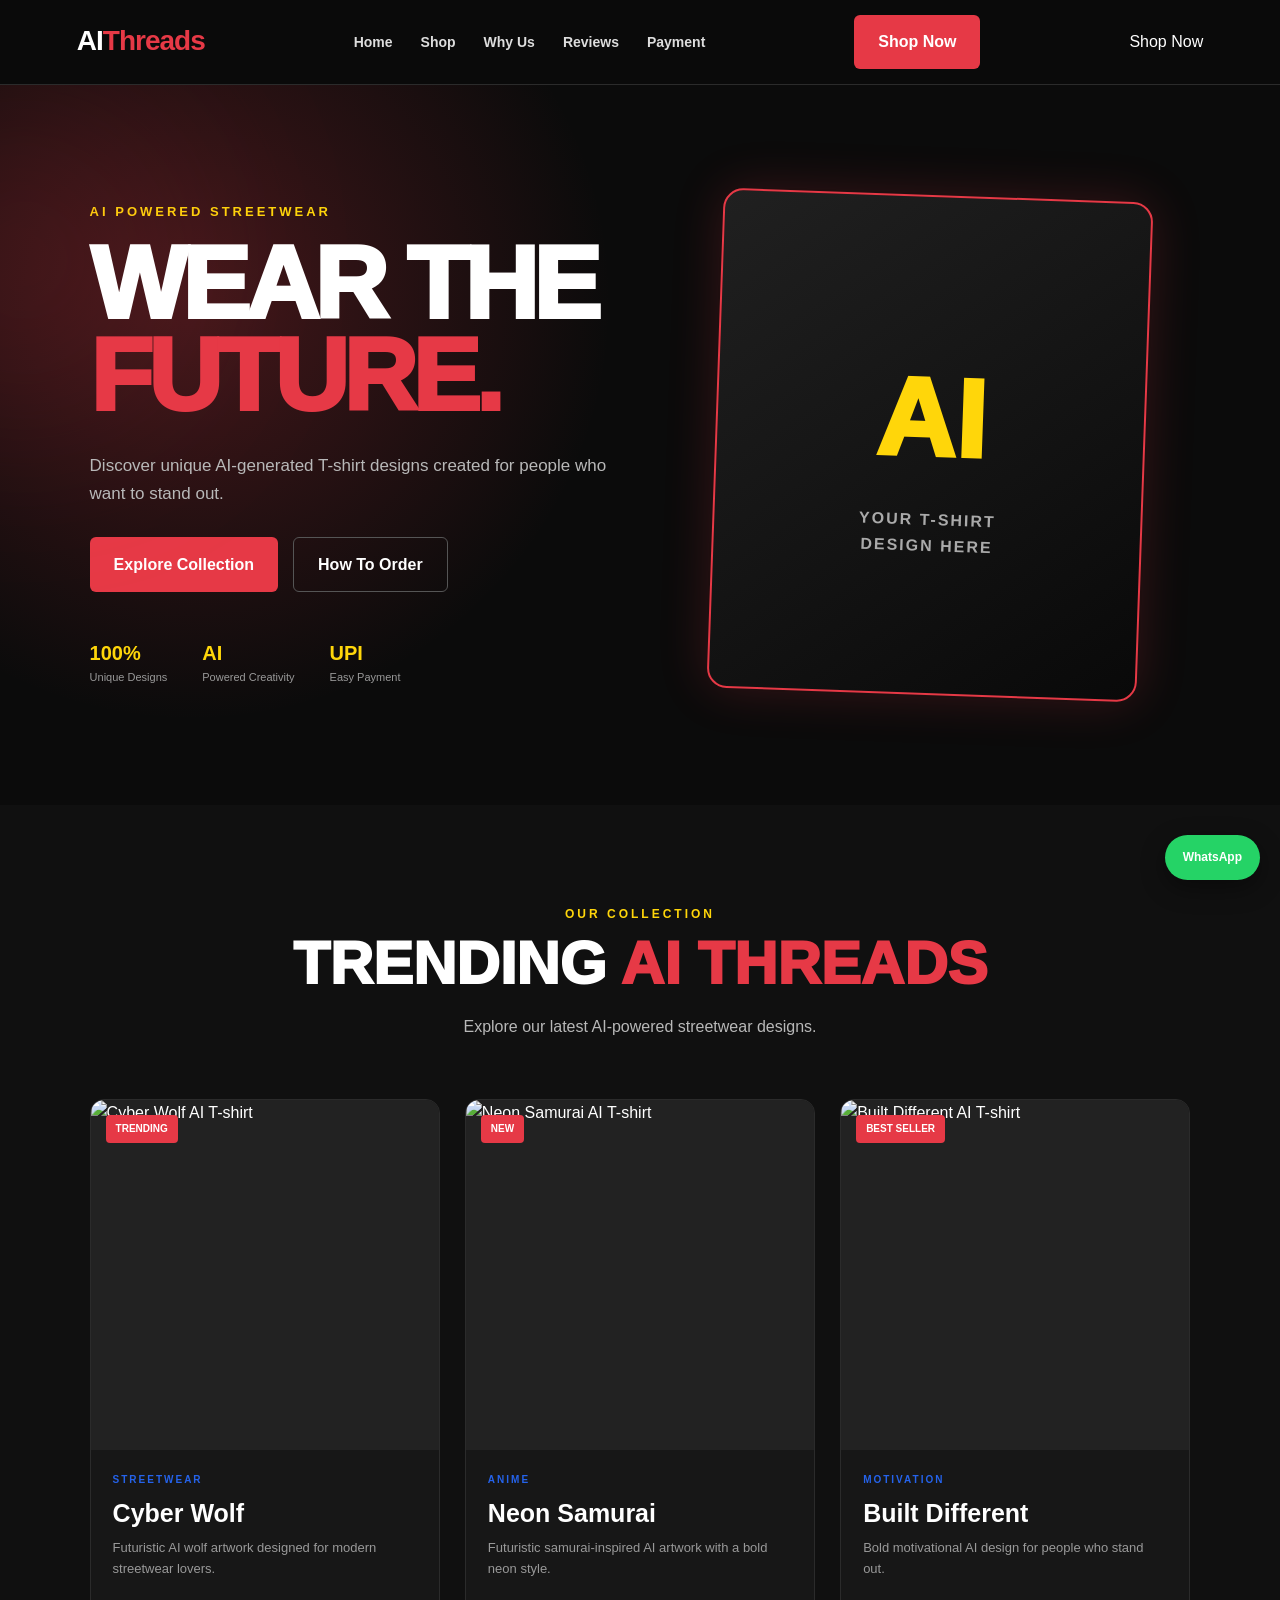
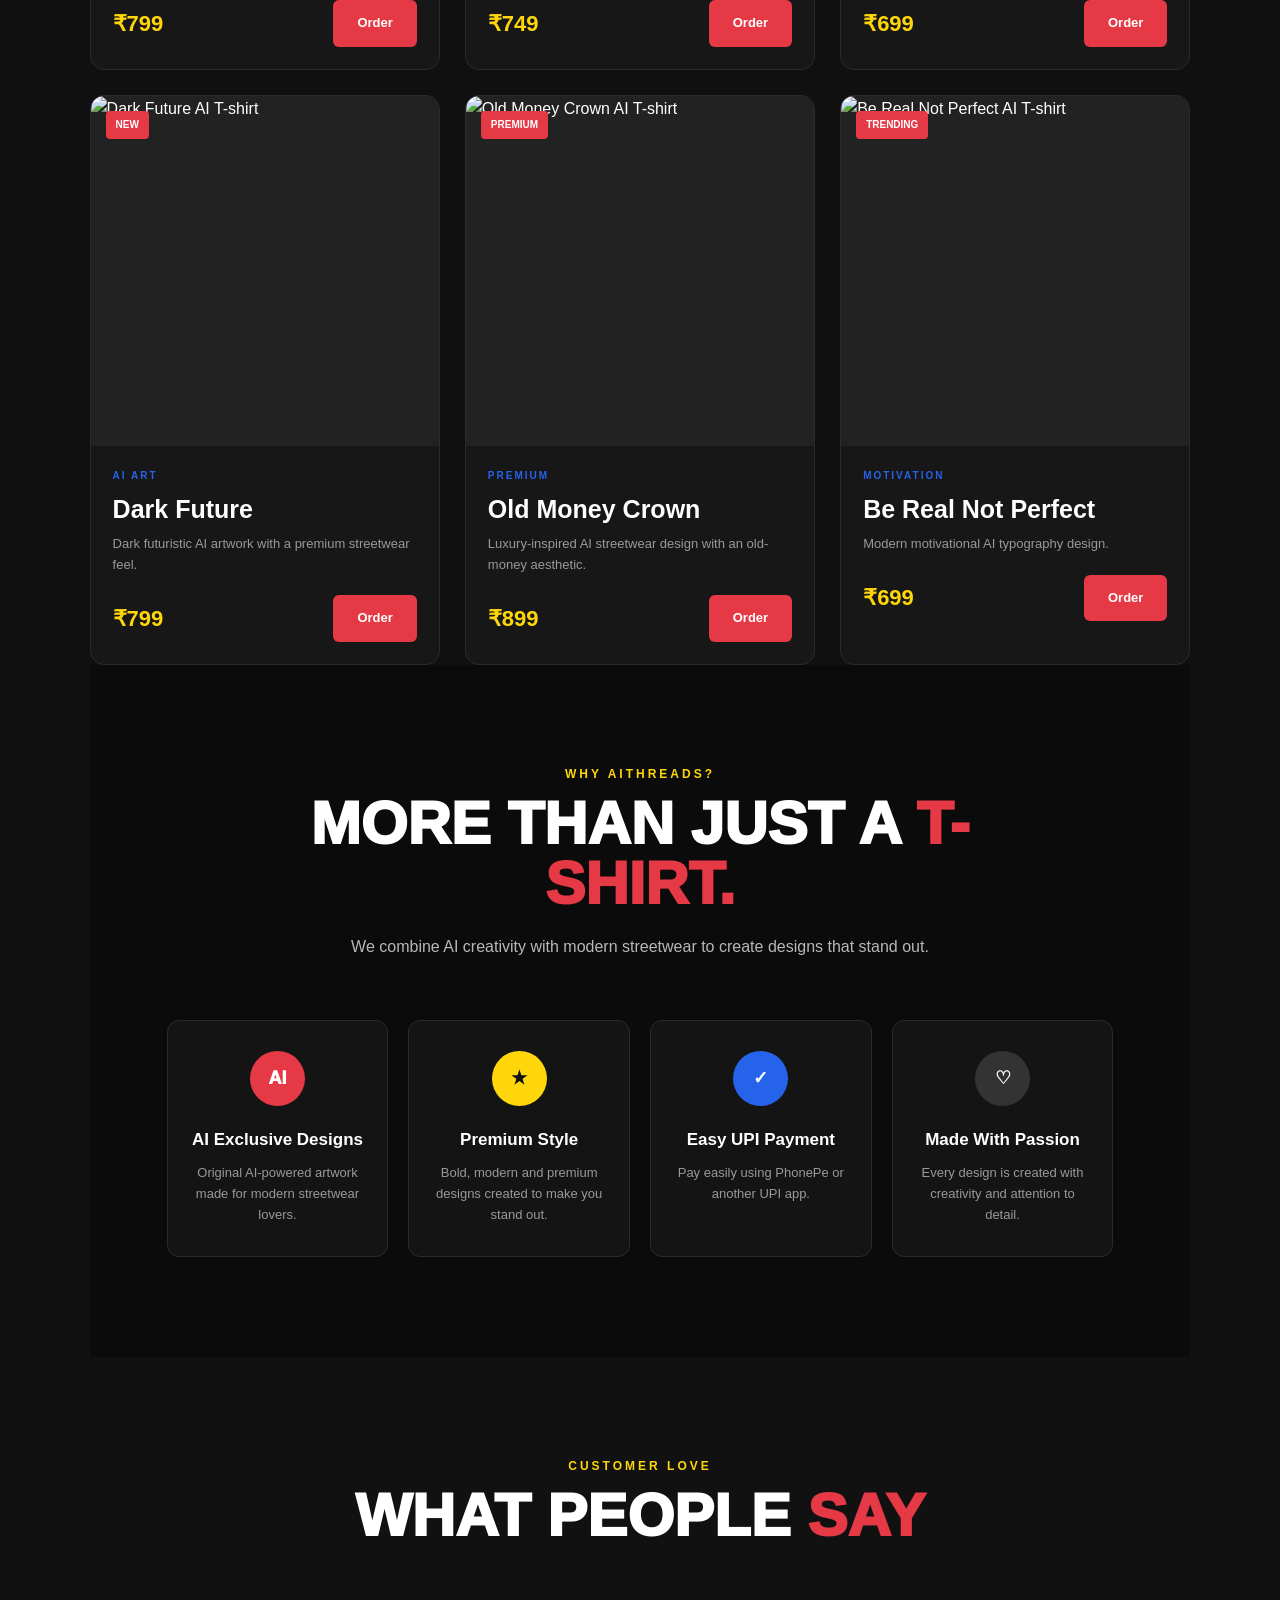
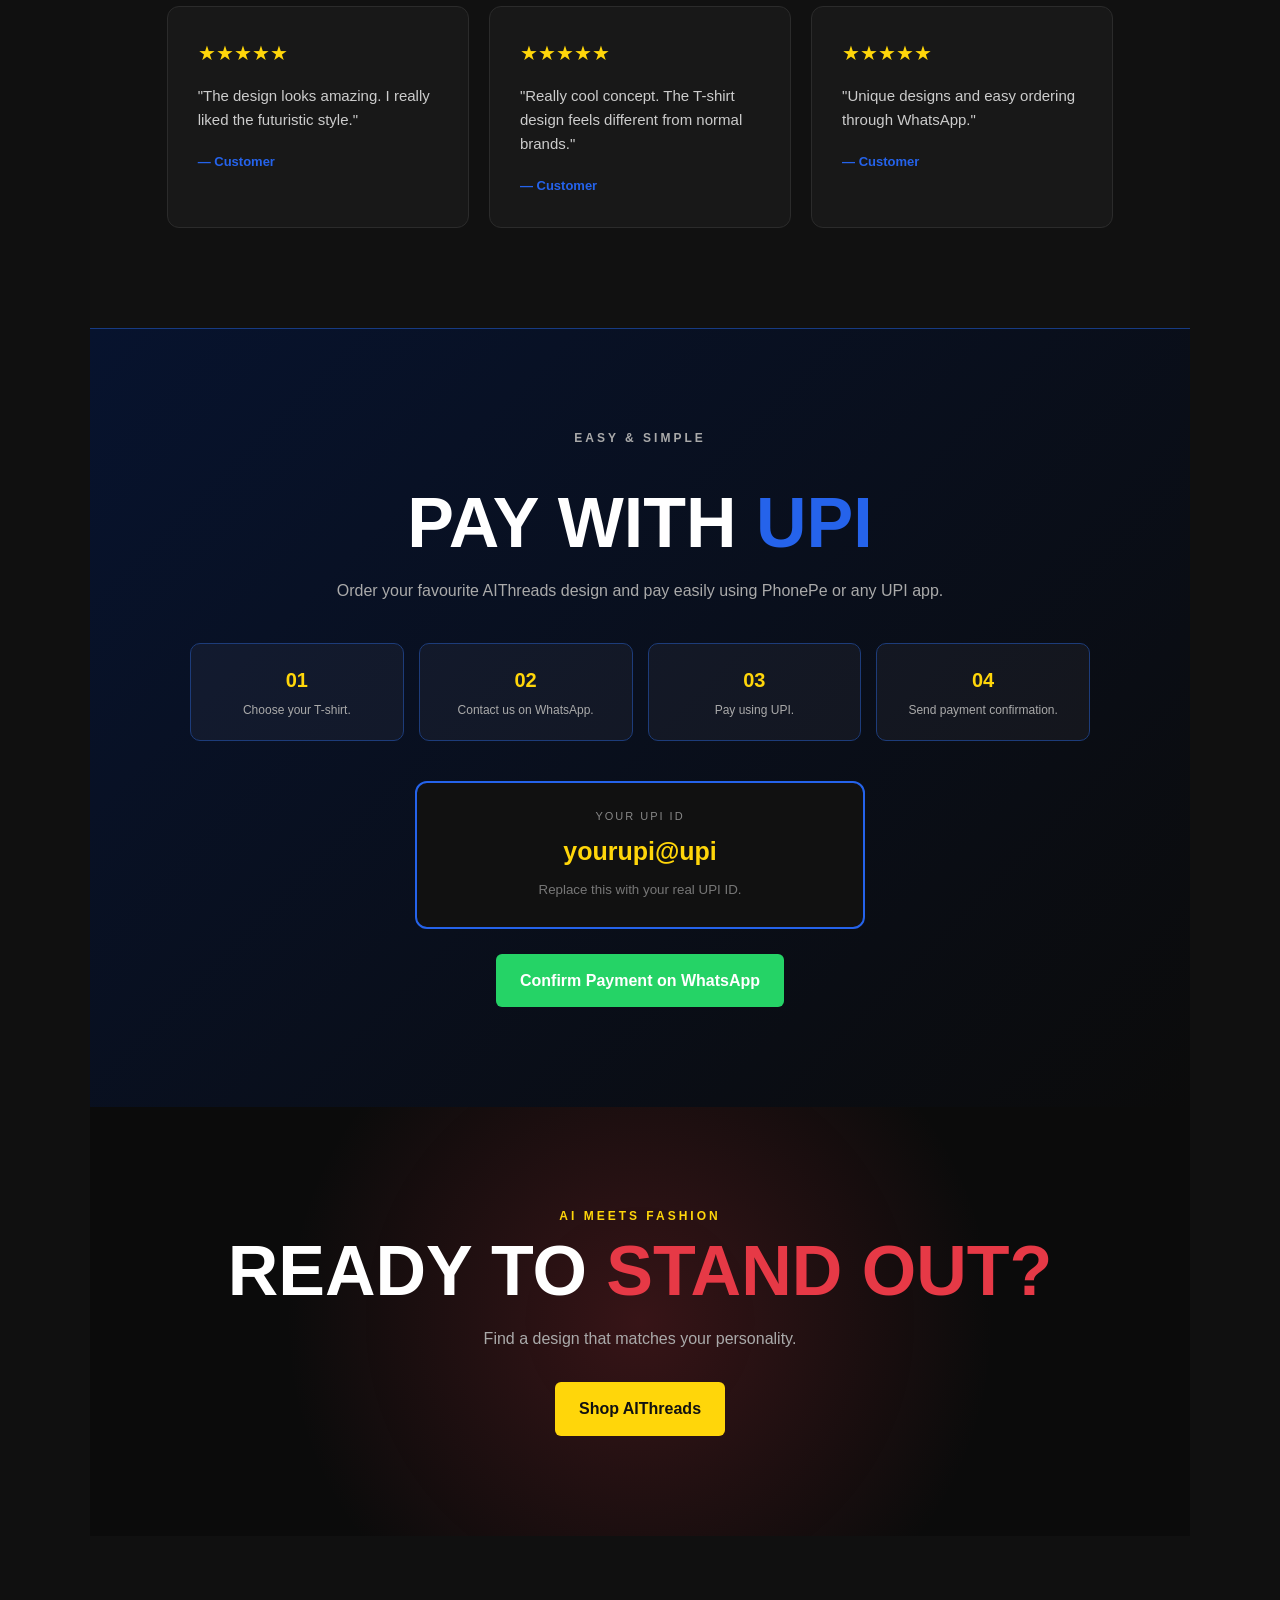
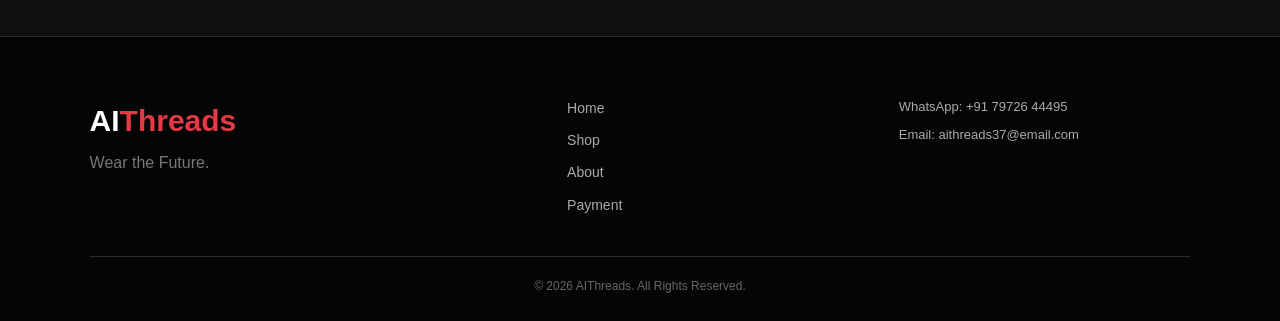
==== index.html @ f53eaabe "Add files via upload" ====
<!DOCTYPE html>
<!DOCTYPE html>
<html lang="en">
<head>
    <meta charset="UTF-8">
    <meta name="viewport" content="width=device-width, initial-scale=1.0">

    <title>AIThreads | Wear the Future</title>

    <meta name="description"
        content="AIThreads - Premium AI-generated T-shirts. Wear the future with unique designs.">

    <!-- CSS will be added in Part 1B -->
    <link rel="stylesheet" href="style.css">
</head>

<body>

    <!-- =========================
         NAVIGATION BAR
    ========================== -->
    <header class="navbar">

        <div class="logo">
            <a href="index.html">AI<span>Threads</span></a>
        </div>

        <nav class="nav-links">
            <a href="#home">Home</a>
            <a href="#products">Shop</a>
            <a href="#why-us">Why Us</a>
            <a href="#reviews">Reviews</a>
            <a href="#payment">Payment</a>
        </nav>

<a href="shop.html" class="button primary-button">     Shop Now </a>
            Shop Now
        </a>

    </header>


    <!-- =========================
         HERO SECTION
    ========================== -->
    <main>

        <section id="home" class="hero">

            <div class="hero-content">

                <p class="hero-small-text">
                    AI POWERED STREETWEAR
                </p>

                <h1>
                    WEAR THE
                    <span>FUTURE.</span>
                </h1>

                <p class="hero-description">
                    Discover unique AI-generated T-shirt designs
                    created for people who want to stand out.
                </p>

                <div class="hero-buttons">

                    <a href="#products" class="button primary-button">
                        Explore Collection
                    </a>

                    <a href="#payment" class="button secondary-button">
                        How To Order
                    </a>

                </div>

                <div class="hero-trust">

                    <div>
                        <strong>100%</strong>
                        <small>Unique Designs</small>
                    </div>

                    <div>
                        <strong>AI</strong>
                        <small>Powered Creativity</small>
                    </div>

                    <div>
                        <strong>UPI</strong>
                        <small>Easy Payment</small>
                    </div>

                </div>

            </div>


            <div class="hero-image">

                <!-- Replace this with your own T-shirt image later -->
                <div class="hero-placeholder">

                    <span>AI</span>
                    <p>YOUR T-SHIRT<br>DESIGN HERE</p>

                </div>

            </div>

        </section>



        <!-- =========================
             FEATURED PRODUCTS
        ========================== -->
        <section id="products" class="products-section">

            <div class="section-heading">

                <p class="section-label">
                    OUR COLLECTION
                </p>

                <h2>
                    TRENDING
                    <span>AI THREADS</span>
                </h2>

                <p>
                    Explore our latest AI-powered streetwear designs.
                </p>

            </div>


             <div class="product-grid" id="home-product-grid">
             </div>



        <!-- =========================
             WHY CHOOSE US
        ========================== -->
        <section id="why-us" class="why-section">

            <div class="section-heading">

                <p class="section-label">
                    WHY AITHREADS?
                </p>

                <h2>
                    MORE THAN JUST A
                    <span>T-SHIRT.</span>
                </h2>

                <p>
                    We combine AI creativity with modern streetwear
                    to create designs that stand out.
                </p>

            </div>


            <div class="features-grid">


                <div class="feature-card">

                    <div class="feature-icon red-icon">
                        AI
                    </div>

                    <h3>
                        AI Exclusive Designs
                    </h3>

                    <p>
                        Original AI-powered artwork made for
                        modern streetwear lovers.
                    </p>

                </div>


                <div class="feature-card">

                    <div class="feature-icon yellow-icon">
                        ★
                    </div>

                    <h3>
                        Premium Style
                    </h3>

                    <p>
                        Bold, modern and premium designs
                        created to make you stand out.
                    </p>

                </div>


                <div class="feature-card">

                    <div class="feature-icon blue-icon">
                        ✓
                    </div>

                    <h3>
                        Easy UPI Payment
                    </h3>

                    <p>
                        Pay easily using PhonePe or another
                        UPI app.
                    </p>

                </div>


                <div class="feature-card">

                    <div class="feature-icon black-icon">
                        ♡
                    </div>

                    <h3>
                        Made With Passion
                    </h3>

                    <p>
                        Every design is created with creativity
                        and attention to detail.
                    </p>

                </div>


            </div>

        </section>



        <!-- =========================
             CUSTOMER REVIEWS
        ========================== -->
        <section id="reviews" class="reviews-section">

            <div class="section-heading">

                <p class="section-label">
                    CUSTOMER LOVE
                </p>

                <h2>
                    WHAT PEOPLE
                    <span>SAY</span>
                </h2>

            </div>


            <div class="reviews-grid">


                <article class="review-card">

                    <div class="stars">
                        ★★★★★
                    </div>

                    <p>
                        "The design looks amazing. I really
                        liked the futuristic style."
                    </p>

                    <h4>
                        — Customer
                    </h4>

                </article>


                <article class="review-card">

                    <div class="stars">
                        ★★★★★
                    </div>

                    <p>
                        "Really cool concept. The T-shirt
                        design feels different from normal brands."
                    </p>

                    <h4>
                        — Customer
                    </h4>

                </article>


                <article class="review-card">

                    <div class="stars">
                        ★★★★★
                    </div>

                    <p>
                        "Unique designs and easy ordering
                        through WhatsApp."
                    </p>

                    <h4>
                        — Customer
                    </h4>

                </article>


            </div>

        </section>



        <!-- =========================
             PAYMENT SECTION
        ========================== -->
        <section id="payment" class="payment-section">

            <div class="payment-content">

                <p class="section-label">
                    EASY & SIMPLE
                </p>

                <h2>
                    PAY WITH
                    <span>UPI</span>
                </h2>

                <p>
                    Order your favourite AIThreads design
                    and pay easily using PhonePe or any
                    UPI app.
                </p>


                <div class="payment-steps">

                    <div class="payment-step">

                        <strong>01</strong>

                        <p>
                            Choose your T-shirt.
                        </p>

                    </div>


                    <div class="payment-step">

                        <strong>02</strong>

                        <p>
                            Contact us on WhatsApp.
                        </p>

                    </div>


                    <div class="payment-step">

                        <strong>03</strong>

                        <p>
                            Pay using UPI.
                        </p>

                    </div>


                    <div class="payment-step">

                        <strong>04</strong>

                        <p>
                            Send payment confirmation.
                        </p>

                    </div>

                </div>


                <div class="upi-box">

                    <p>
                        YOUR UPI ID
                    </p>

                    <h3>
                        yourupi@upi
                    </h3>

                    <small>
                        Replace this with your real UPI ID.
                    </small>

                </div>


                <a
                    href="https://wa.me/917972644495?text=Hello%20AIThreads,%20I%20have%20completed%20my%20payment."
                    class="button whatsapp-button">

                    Confirm Payment on WhatsApp

                </a>

            </div>

        </section>



        <!-- =========================
             CALL TO ACTION
        ========================== -->
        <section class="cta-section">

            <div>

                <p class="section-label">
                    AI MEETS FASHION
                </p>

                <h2>
                    READY TO
                    <span>STAND OUT?</span>
                </h2>

                <p>
                    Find a design that matches your personality.
                </p>

                <a href="#products" class="button yellow-button">
                    Shop AIThreads
                </a>

            </div>

        </section>

    </main>



    <!-- =========================
         FOOTER
    ========================== -->
    <footer class="footer">

        <div class="footer-brand">

            <h2>
                AI<span>Threads</span>
            </h2>

            <p>
                Wear the Future.
            </p>

        </div>


        <div class="footer-links">

            <a href="#home">
                Home
            </a>

            <a href="#products">
                Shop
            </a>

            <a href="#why-us">
                About
            </a>

            <a href="#payment">
                Payment
            </a>

        </div>


        <div class="footer-contact">

            <p>
                WhatsApp:
                +91 79726 44495
            </p>

            <p>
                Email:
                aithreads37@email.com
            </p>

        </div>


        <div class="copyright">

            <p>
                © 2026 AIThreads. All Rights Reserved.
            </p>

        </div>

    </footer>



    <!-- =========================
         FLOATING WHATSAPP BUTTON
    ========================== -->

    <a
        href="https://wa.me/917972644495?text=Hello%20AIThreads,%20I%20want%20to%20know%20more%20about%20your%20T-shirts."
        class="floating-whatsapp"
        aria-label="Contact AIThreads on WhatsApp">

        WhatsApp

    </a>


    <!-- JavaScript will be added in Part 1C -->
    <script src="products.js"></script>
<script src="script.js"></script>

</body>
</html>
---- style.css ----
/* =========================================
   AITHREADS - PART 1B
   PREMIUM CSS DESIGN
   Colors:
   Black  = Luxury
   Red    = Attention
   Yellow = Attraction
   Blue   = Trust
========================================= */


/* =========================================
   BASIC RESET
========================================= */

* {
    margin: 0;
    padding: 0;
    box-sizing: border-box;
}

html {
    scroll-behavior: smooth;
}

body {
    font-family: Arial, Helvetica, sans-serif;
    background: #0b0b0b;
    color: #ffffff;
    line-height: 1.6;
}

a {
    text-decoration: none;
    color: inherit;
}

img {
    max-width: 100%;
    display: block;
}


/* =========================================
   COLOR VARIABLES
========================================= */

:root {

    --black: #0b0b0b;
    --dark: #111111;
    --dark-card: #171717;

    --red: #e63946;
    --yellow: #ffd60a;
    --blue: #2563eb;

    --white: #ffffff;
    --gray: #b8b8b8;
    --border: #2b2b2b;
}


/* =========================================
   NAVBAR
========================================= */

.navbar {
    width: 100%;
    min-height: 75px;

    display: flex;
    align-items: center;
    justify-content: space-between;

    padding: 15px 6%;

    background: rgba(11, 11, 11, 0.96);

    border-bottom: 1px solid var(--border);

    position: sticky;
    top: 0;
    z-index: 1000;
}


/* LOGO */

.logo a {
    font-size: 28px;
    font-weight: 900;
    letter-spacing: -1px;
}

.logo span {
    color: var(--red);
}


/* NAVIGATION */

.nav-links {
    display: flex;
    gap: 28px;
}

.nav-links a {
    font-size: 14px;
    font-weight: 600;
    color: #dddddd;

    transition: 0.3s;
}

.nav-links a:hover {
    color: var(--yellow);
}


/* NAV BUTTON */

.nav-button {
    background: var(--yellow);
    color: var(--black);

    padding: 11px 20px;

    border-radius: 6px;

    font-size: 14px;
    font-weight: 800;

    transition: 0.3s;
}

.nav-button:hover {
    background: var(--red);
    color: white;

    transform: translateY(-2px);
}


/* =========================================
   HERO SECTION
========================================= */

.hero {
    min-height: 720px;

    padding: 80px 7%;

    display: grid;

    grid-template-columns: 1fr 1fr;

    align-items: center;

    gap: 60px;

    background:
        radial-gradient(
            circle at 15% 30%,
            rgba(230, 57, 70, 0.25),
            transparent 35%
        ),
        var(--black);

    position: relative;

    overflow: hidden;
}


/* RED DECORATION */

.hero::before {
    content: "";

    position: absolute;

    width: 250px;
    height: 250px;

    background: var(--red);

    border-radius: 50%;

    filter: blur(120px);

    opacity: 0.25;

    top: 50px;
    left: -100px;
}


/* HERO TEXT */

.hero-small-text {
    color: var(--yellow);

    font-size: 13px;

    font-weight: 800;

    letter-spacing: 3px;

    margin-bottom: 15px;
}

.hero h1 {
    font-size: clamp(55px, 8vw, 105px);

    line-height: 0.9;

    font-weight: 1000;

    letter-spacing: -5px;

    margin-bottom: 30px;
}

.hero h1 span {
    color: var(--red);
}

.hero-description {
    max-width: 540px;

    color: var(--gray);

    font-size: 17px;

    margin-bottom: 30px;
}


/* =========================================
   BUTTONS
========================================= */

.hero-buttons {
    display: flex;

    gap: 15px;

    flex-wrap: wrap;
}

.button {
    display: inline-flex;

    align-items: center;
    justify-content: center;

    padding: 14px 24px;

    border-radius: 6px;

    font-weight: 800;

    transition: 0.3s;
}


/* RED BUTTON */

.primary-button {
    background: var(--red);
    color: white;
}

.primary-button:hover {
    background: #ff4b59;

    transform: translateY(-3px);

    box-shadow:
        0 10px 30px rgba(230, 57, 70, 0.3);
}


/* BLACK/WHITE BUTTON */

.secondary-button {
    border: 1px solid #555;

    color: white;
}

.secondary-button:hover {
    border-color: var(--yellow);

    color: var(--yellow);

    transform: translateY(-3px);
}


/* HERO TRUST */

.hero-trust {
    display: flex;

    gap: 35px;

    margin-top: 45px;

    flex-wrap: wrap;
}

.hero-trust div {
    display: flex;

    flex-direction: column;
}

.hero-trust strong {
    font-size: 20px;

    color: var(--yellow);
}

.hero-trust small {
    color: #999;

    font-size: 11px;
}


/* =========================================
   HERO IMAGE
========================================= */

.hero-image {
    display: flex;

    justify-content: center;
    align-items: center;
}

.hero-placeholder {
    width: min(430px, 90vw);
    height: 500px;

    border-radius: 20px;

    display: flex;

    flex-direction: column;

    justify-content: center;

    align-items: center;

    text-align: center;

    background:
        linear-gradient(
            145deg,
            #202020,
            #090909
        );

    border: 2px solid var(--red);

    box-shadow:
        0 0 50px rgba(230, 57, 70, 0.2);

    transform: rotate(2deg);

    transition: 0.5s;
}

.hero-placeholder:hover {
    transform:
        rotate(0deg)
        scale(1.02);
}

.hero-placeholder span {
    font-size: 110px;

    font-weight: 1000;

    color: var(--yellow);
}

.hero-placeholder p {
    color: #aaa;

    font-weight: 700;

    letter-spacing: 2px;
}


/* =========================================
   SECTION COMMON
========================================= */

section {
    padding: 100px 7%;
}

.section-heading {
    text-align: center;

    max-width: 750px;

    margin: 0 auto 60px;
}

.section-label {
    color: var(--yellow);

    font-size: 12px;

    font-weight: 900;

    letter-spacing: 3px;

    margin-bottom: 10px;
}

.section-heading h2 {
    font-size: clamp(35px, 5vw, 60px);

    line-height: 1;

    margin-bottom: 20px;

    font-weight: 1000;
}

.section-heading h2 span {
    color: var(--red);
}

.section-heading > p:last-child {
    color: var(--gray);
}


/* =========================================
   PRODUCTS
========================================= */

.products-section {
    background: #101010;
}

.product-grid {
    display: grid;

    grid-template-columns:
        repeat(3, 1fr);

    gap: 25px;

    max-width: 1200px;

    margin: auto;
}


/* PRODUCT CARD */

.product-card {
    background: var(--dark-card);

    border: 1px solid var(--border);

    border-radius: 14px;

    overflow: hidden;

    transition: 0.35s;
}

.product-card:hover {
    transform: translateY(-8px);

    border-color: var(--red);

    box-shadow:
        0 20px 40px rgba(0, 0, 0, 0.5);
}


/* PRODUCT IMAGE */

.product-image {
    height: 350px;

    background: #222;

    position: relative;

    overflow: hidden;
}

.product-image img {
    width: 100%;
    height: 100%;

    object-fit: cover;

    transition: 0.5s;
}

.product-card:hover .product-image img {
    transform: scale(1.05);
}


/* PRODUCT TAG */

.product-tag {
    position: absolute;

    top: 15px;
    left: 15px;

    background: var(--red);

    color: white;

    padding: 6px 10px;

    border-radius: 4px;

    font-size: 10px;

    font-weight: 900;
}

.product-tag.yellow {
    background: var(--yellow);

    color: #111;
}

.product-tag.blue {
    background: var(--blue);

    color: white;
}


/* PRODUCT INFO */

.product-info {
    padding: 22px;
}

.product-category {
    color: var(--blue);

    font-size: 10px;

    font-weight: 900;

    letter-spacing: 2px;
}

.product-info h3 {
    font-size: 25px;

    margin: 5px 0;
}

.product-description {
    color: #999;

    font-size: 13px;

    margin-bottom: 20px;
}

.product-bottom {
    display: flex;

    align-items: center;

    justify-content: space-between;
}

.product-bottom strong {
    font-size: 22px;

    color: var(--yellow);
}


/* ORDER BUTTON */

.order-button {
    background: var(--red);

    color: white;

    padding: 9px 16px;

    border-radius: 5px;

    font-size: 12px;

    font-weight: 800;

    transition: 0.3s;
}

.order-button:hover {
    background: var(--yellow);

    color: #111;
}


/* VIEW ALL */

.view-all {
    text-align: center;

    margin-top: 45px;
}


/* =========================================
   WHY US
========================================= */

.why-section {
    background: var(--black);
}

.features-grid {
    max-width: 1100px;

    margin: auto;

    display: grid;

    grid-template-columns:
        repeat(4, 1fr);

    gap: 20px;
}

.feature-card {
    padding: 30px 20px;

    background: #141414;

    border: 1px solid var(--border);

    border-radius: 12px;

    text-align: center;

    transition: 0.3s;
}

.feature-card:hover {
    transform: translateY(-6px);

    border-color: var(--blue);
}

.feature-icon {
    width: 55px;
    height: 55px;

    margin: 0 auto 20px;

    display: flex;

    justify-content: center;
    align-items: center;

    border-radius: 50%;

    font-weight: 1000;

    font-size: 18px;
}

.red-icon {
    background: var(--red);
}

.yellow-icon {
    background: var(--yellow);

    color: #111;
}

.blue-icon {
    background: var(--blue);
}

.black-icon {
    background: #333;
}

.feature-card h3 {
    font-size: 17px;

    margin-bottom: 10px;
}

.feature-card p {
    color: #999;

    font-size: 13px;
}


/* =========================================
   REVIEWS
========================================= */

.reviews-section {
    background: #111;
}

.reviews-grid {
    max-width: 1100px;

    margin: auto;

    display: grid;

    grid-template-columns:
        repeat(3, 1fr);

    gap: 20px;
}

.review-card {
    padding: 30px;

    background: #181818;

    border: 1px solid var(--border);

    border-radius: 12px;
}

.stars {
    color: var(--yellow);

    font-size: 20px;

    margin-bottom: 15px;
}

.review-card p {
    color: #ccc;

    font-size: 15px;

    margin-bottom: 20px;
}

.review-card h4 {
    color: var(--blue);

    font-size: 13px;
}


/* =========================================
   PAYMENT
========================================= */

.payment-section {
    background:
        linear-gradient(
            135deg,
            #07132e,
            #0b0b0b
        );

    border-top: 1px solid #173b83;
}

.payment-content {
    max-width: 900px;

    margin: auto;

    text-align: center;
}

.payment-content h2 {
    font-size: clamp(40px, 6vw, 70px);

    line-height: 1;

    margin-bottom: 20px;
}

.payment-content h2 span {
    color: var(--blue);
}

.payment-content > p {
    color: #aaa;

    max-width: 650px;

    margin: 0 auto 40px;
}


/* PAYMENT STEPS */

.payment-steps {
    display: grid;

    grid-template-columns:
        repeat(4, 1fr);

    gap: 15px;

    margin-bottom: 40px;
}

.payment-step {
    padding: 20px;

    background: rgba(255, 255, 255, 0.04);

    border: 1px solid #1d3c7a;

    border-radius: 10px;
}

.payment-step strong {
    color: var(--yellow);

    font-size: 20px;
}

.payment-step p {
    color: #aaa;

    font-size: 12px;

    margin-top: 5px;
}


/* UPI BOX */

.upi-box {
    max-width: 450px;

    margin: auto auto 25px;

    padding: 25px;

    background: #111;

    border: 2px solid var(--blue);

    border-radius: 12px;
}

.upi-box p {
    color: #888;

    font-size: 11px;

    letter-spacing: 2px;
}

.upi-box h3 {
    color: var(--yellow);

    font-size: 25px;

    margin: 5px 0;
}

.upi-box small {
    color: #777;
}


/* WHATSAPP */

.whatsapp-button {
    background: #25d366;

    color: white;
}

.whatsapp-button:hover {
    transform: translateY(-3px);

    box-shadow:
        0 10px 30px rgba(37, 211, 102, 0.25);
}


/* =========================================
   CTA
========================================= */

.cta-section {
    text-align: center;

    background:
        radial-gradient(
            circle,
            rgba(230, 57, 70, 0.2),
            transparent 60%
        ),
        #0b0b0b;
}

.cta-section h2 {
    font-size: clamp(40px, 6vw, 70px);

    line-height: 1;

    margin-bottom: 20px;
}

.cta-section h2 span {
    color: var(--red);
}

.cta-section p:not(.section-label) {
    color: #aaa;

    margin-bottom: 30px;
}


/* YELLOW BUTTON */

.yellow-button {
    background: var(--yellow);

    color: #111;
}

.yellow-button:hover {
    background: var(--red);

    color: white;

    transform: translateY(-3px);
}


/* =========================================
   FOOTER
========================================= */

.footer {
    padding: 60px 7% 25px;

    background: #050505;

    border-top: 1px solid var(--border);

    display: grid;

    grid-template-columns:
        1.5fr 1fr 1fr;

    gap: 40px;
}

.footer-brand h2 {
    font-size: 30px;
}

.footer-brand h2 span {
    color: var(--red);
}

.footer-brand p {
    color: #777;

    margin-top: 5px;
}

.footer-links {
    display: flex;

    flex-direction: column;

    gap: 10px;
}

.footer-links a {
    color: #aaa;

    font-size: 14px;

    transition: 0.3s;
}

.footer-links a:hover {
    color: var(--yellow);
}

.footer-contact p {
    color: #aaa;

    font-size: 13px;

    margin-bottom: 8px;
}

.copyright {
    grid-column: 1 / -1;

    border-top: 1px solid var(--border);

    padding-top: 20px;

    text-align: center;

    color: #666;

    font-size: 12px;
}


/* =========================================
   FLOATING WHATSAPP
========================================= */

.floating-whatsapp {
    position: fixed;

    right: 20px;
    bottom: 20px;

    z-index: 999;

    background: #25d366;

    color: white;

    padding: 13px 18px;

    border-radius: 50px;

    font-size: 12px;

    font-weight: 900;

    box-shadow:
        0 8px 25px rgba(0, 0, 0, 0.4);

    transition: 0.3s;
}

.floating-whatsapp:hover {
    transform: scale(1.05);
}


/* =========================================
   TABLET
========================================= */

@media (max-width: 950px) {

    .nav-links {
        gap: 15px;
    }

    .hero {
        grid-template-columns: 1fr;

        text-align: center;

        padding-top: 60px;
    }

    .hero-description {
        margin-left: auto;
        margin-right: auto;
    }

    .hero-buttons {
        justify-content: center;
    }

    .hero-trust {
        justify-content: center;
    }

    .product-grid {
        grid-template-columns:
            repeat(2, 1fr);
    }

    .features-grid {
        grid-template-columns:
            repeat(2, 1fr);
    }

    .payment-steps {
        grid-template-columns:
            repeat(2, 1fr);
    }

    .footer {
        grid-template-columns:
            1fr 1fr;
    }
}


/* =========================================
   MOBILE
========================================= */

@media (max-width: 650px) {

    .navbar {
        padding: 13px 5%;

        flex-wrap: wrap;

        gap: 12px;
    }

    .logo a {
        font-size: 23px;
    }

    .nav-links {
        order: 3;

        width: 100%;

        justify-content: center;

        gap: 15px;

        overflow-x: auto;

        padding-top: 5px;
    }

    .nav-links a {
        font-size: 11px;

        white-space: nowrap;
    }

    .nav-button {
        padding: 9px 13px;

        font-size: 11px;
    }


    .hero {
        min-height: auto;

        padding: 70px 5%;
    }

    .hero h1 {
        font-size: 58px;

        letter-spacing: -3px;
    }

    .hero-description {
        font-size: 14px;
    }

    .hero-placeholder {
        height: 400px;
    }


    section {
        padding: 70px 5%;
    }

    .section-heading {
        margin-bottom: 40px;
    }


    .product-grid,
    .features-grid,
    .reviews-grid {
        grid-template-columns: 1fr;
    }


    .product-image {
        height: 330px;
    }


    .payment-steps {
        grid-template-columns: 1fr;
    }


    .footer {
        grid-template-columns: 1fr;

        text-align: center;
    }

    .footer-links {
        align-items: center;
    }

    .copyright {
        grid-column: auto;
    }


    .floating-whatsapp {
        right: 15px;

        bottom: 15px;

        padding: 11px 15px;
    }

}


/* =========================================
   SMALL PHONES
========================================= */

@media (max-width: 380px) {

    .hero h1 {
        font-size: 48px;
    }

    .hero-buttons {
        flex-direction: column;
    }

    .button {
        width: 100%;
    }

    .hero-placeholder {
        height: 330px;
    }

}
/* =========================================
   HOME PAGE - ORDER BUTTON
========================================= */

.order-btn,
.order-button,
.home-order-btn {
    display: inline-block;

    background: #e63946;
    color: #ffffff;

    border: none;
    border-radius: 6px;

    padding: 13px 24px;

    font-size: 13px;
    font-weight: 800;

    text-decoration: none;

    cursor: pointer;

    transition: 0.3s;
}

.order-btn:hover,
.order-button:hover,
.home-order-btn:hover {
    background: #ffd60a;
    color: #0b0b0b;

    transform: translateY(-2px);
}
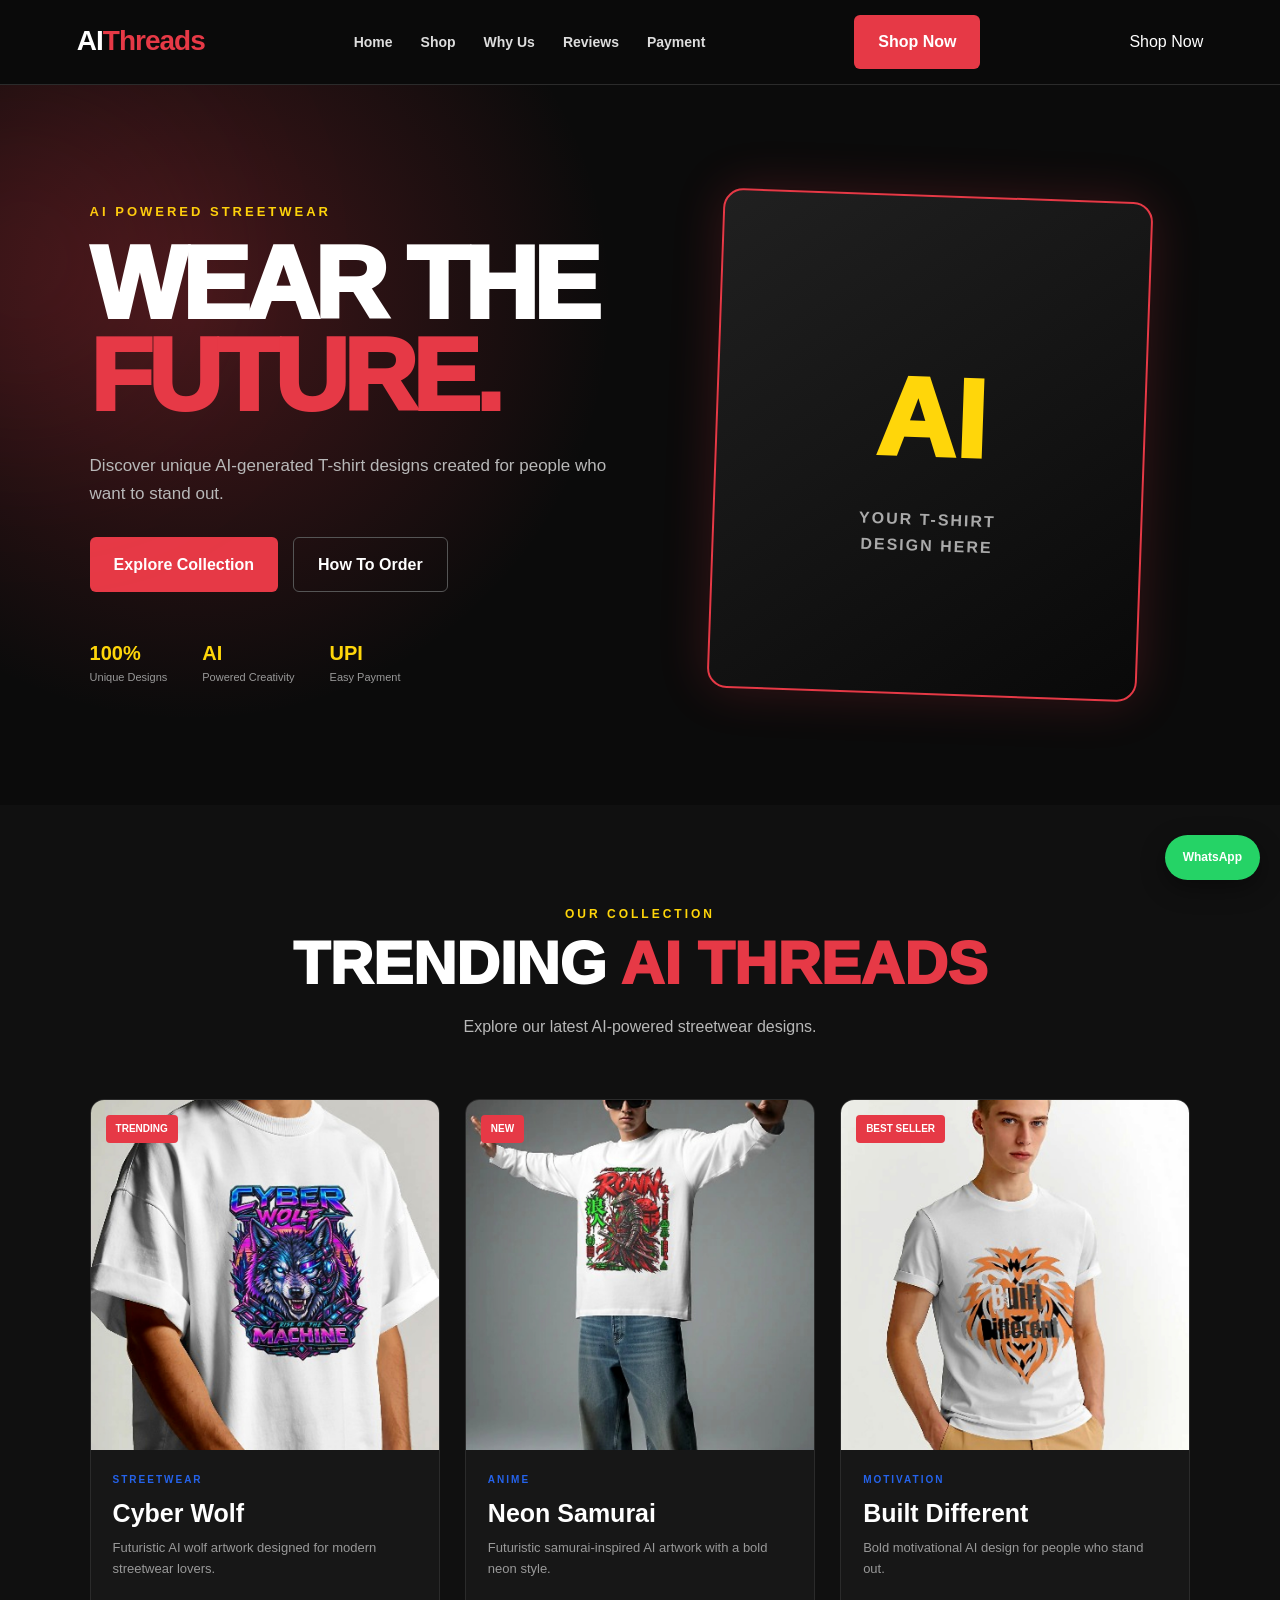
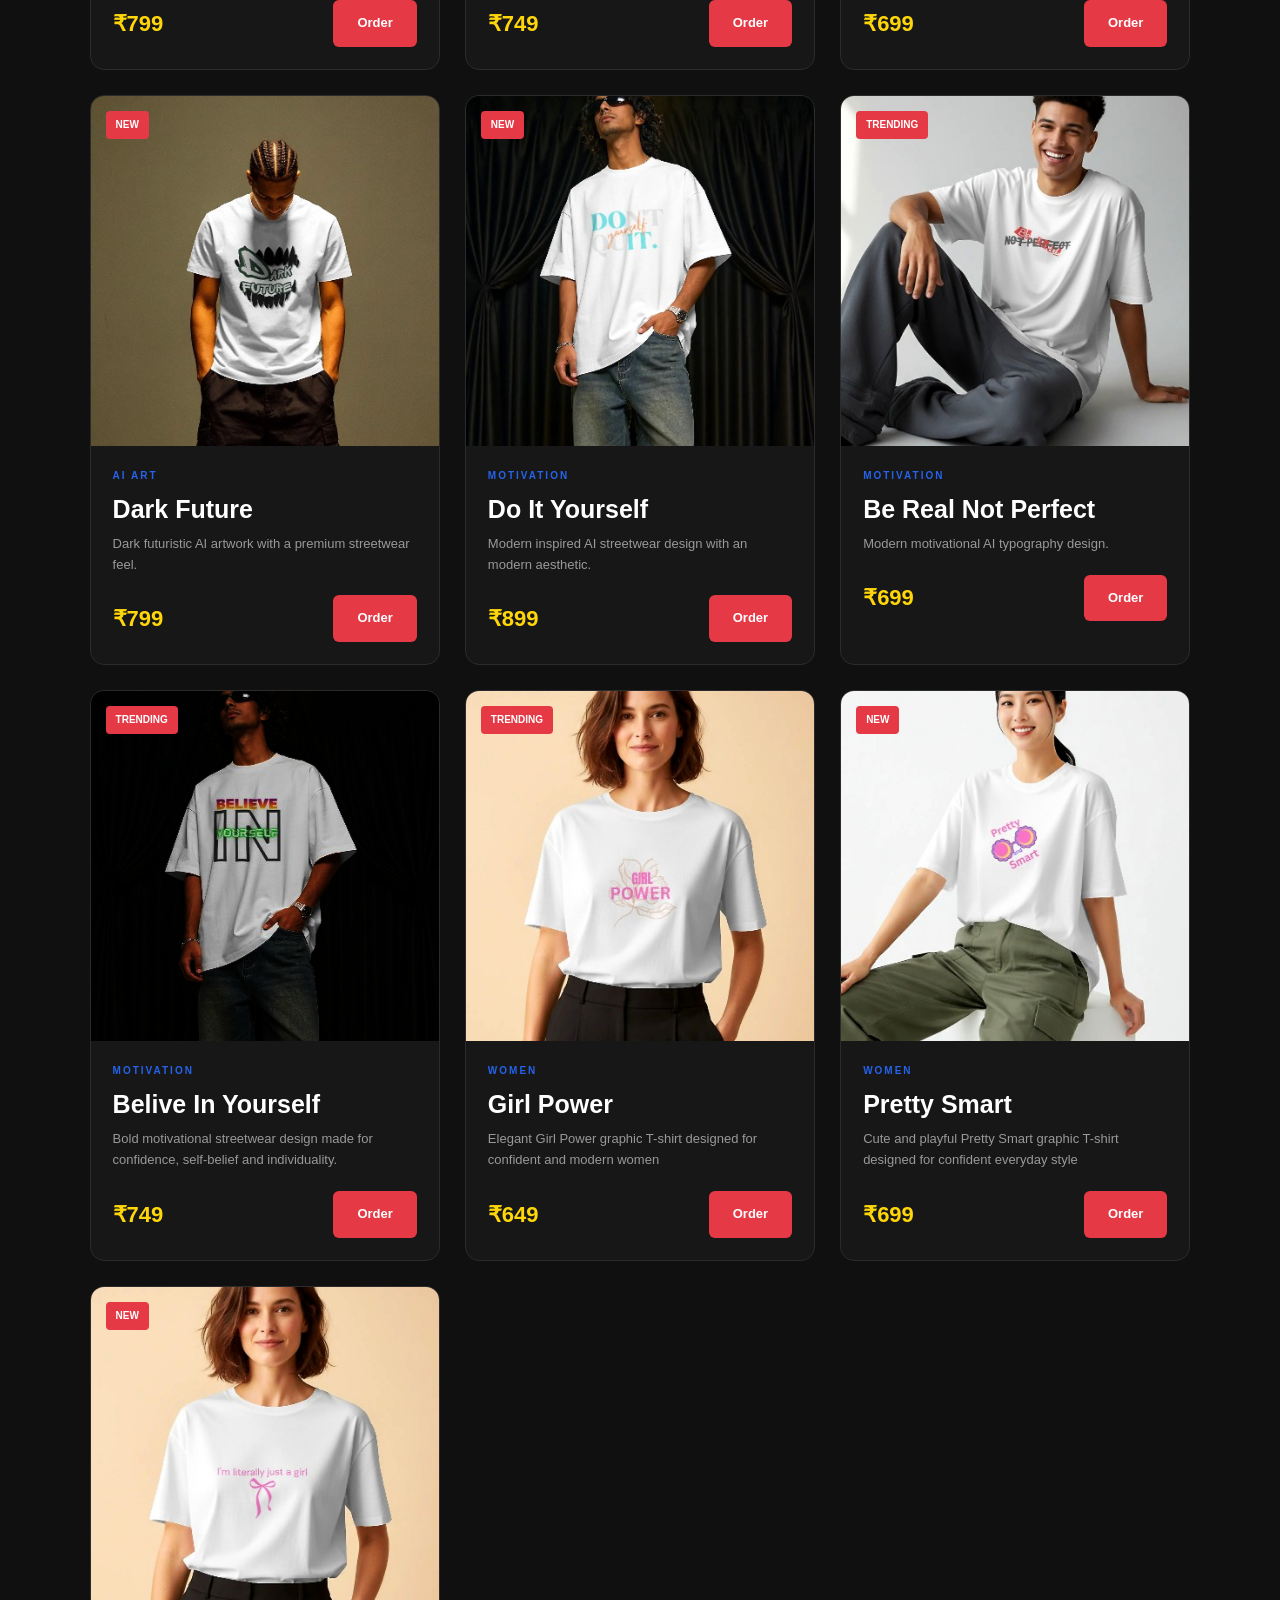
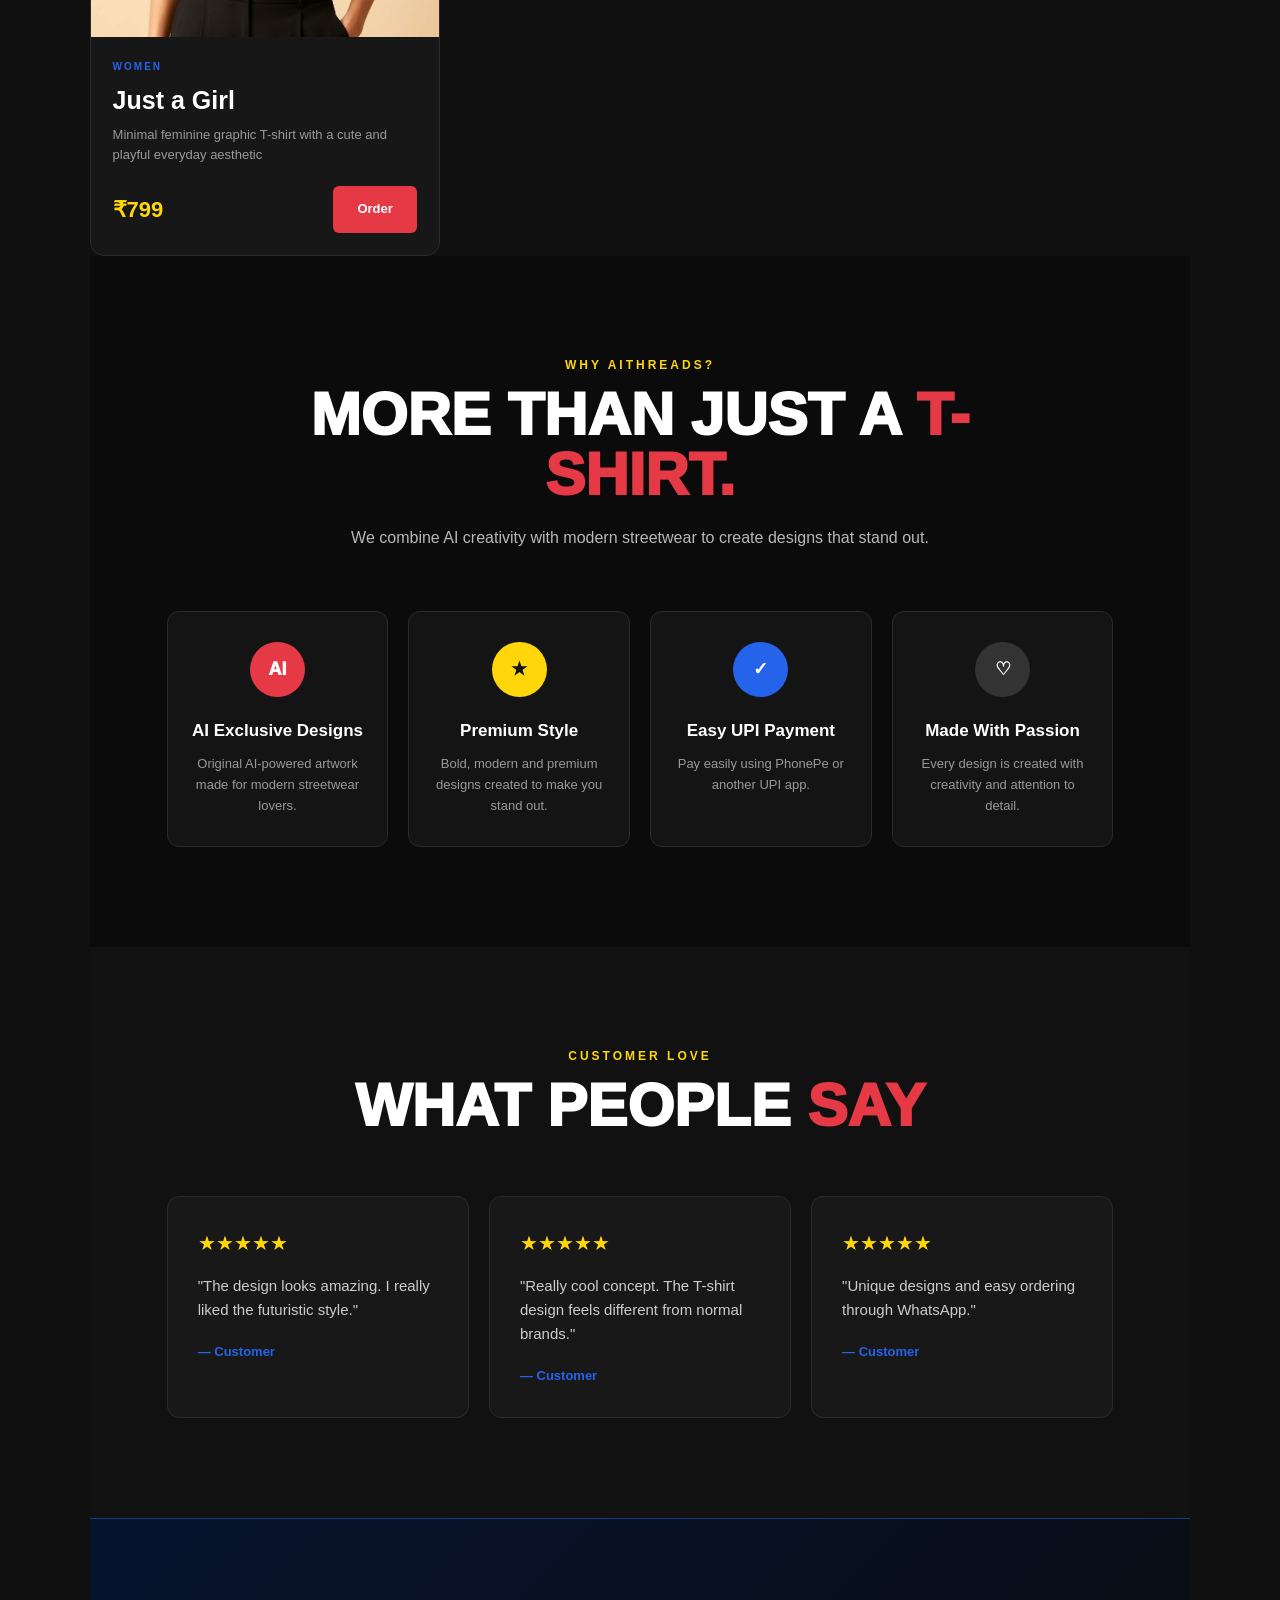
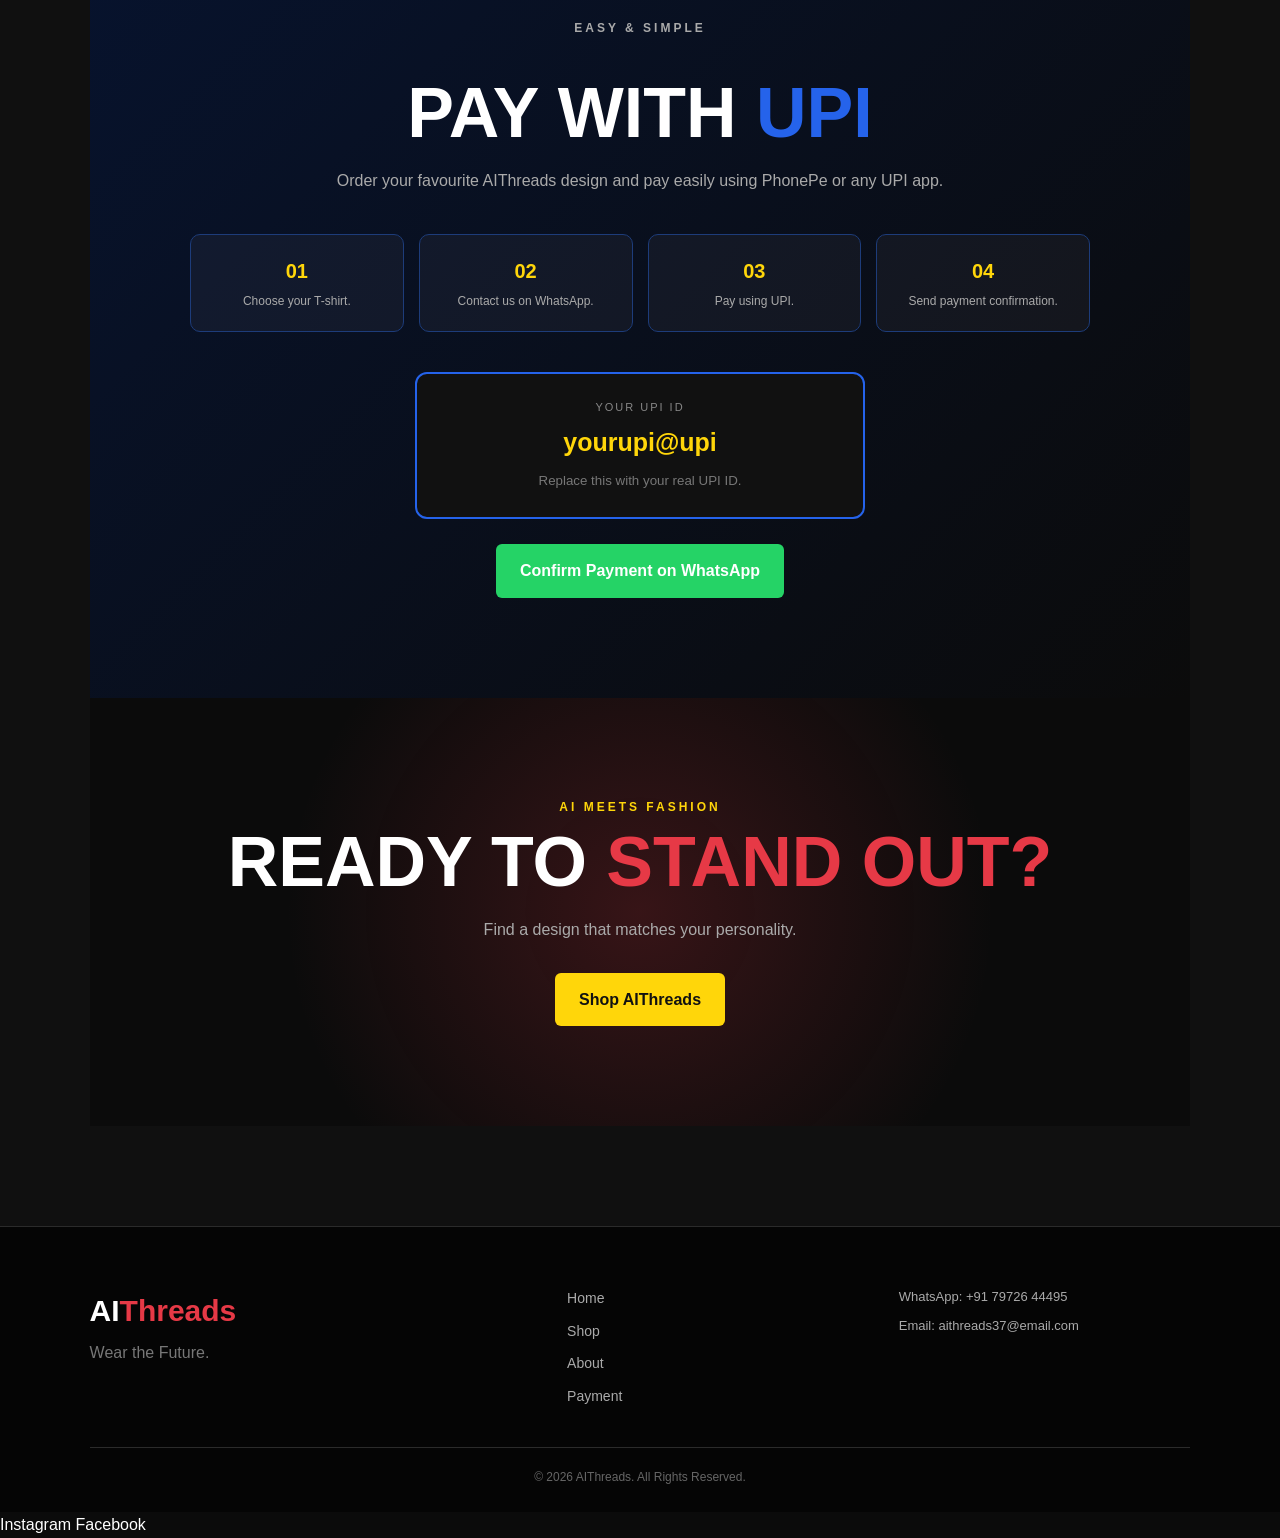
==== commit db868aaa: "Add social media links to index.html Added social media links for Instagram and Facebook." ====
--- a/index.html
+++ b/index.html
@@ -13,7 +13,7 @@
     <!-- CSS will be added in Part 1B -->
     <link rel="stylesheet" href="style.css">
 </head>
-
+<meta name="google-site-verification" content="m4qOocfWPUa3aZ5TrDmRNALwLlX-EZ1qfGyPxejqGtM" />
 <body>
 
     <!-- =========================
@@ -547,4 +547,17 @@
 <script src="script.js"></script>
 
 </body>
-</html>+</html>
+<div class="social-links"><a href="YOUR_INSTAGRAM_PROFILE_URL"
+   target="_blank"
+   rel="noopener">
+    Instagram
+</a>
+
+<a href="https://www.facebook.com/share/1Ew7fQi3bw/"
+   target="_blank"
+   rel="noopener">
+    Facebook
+</a>
+
+</div>
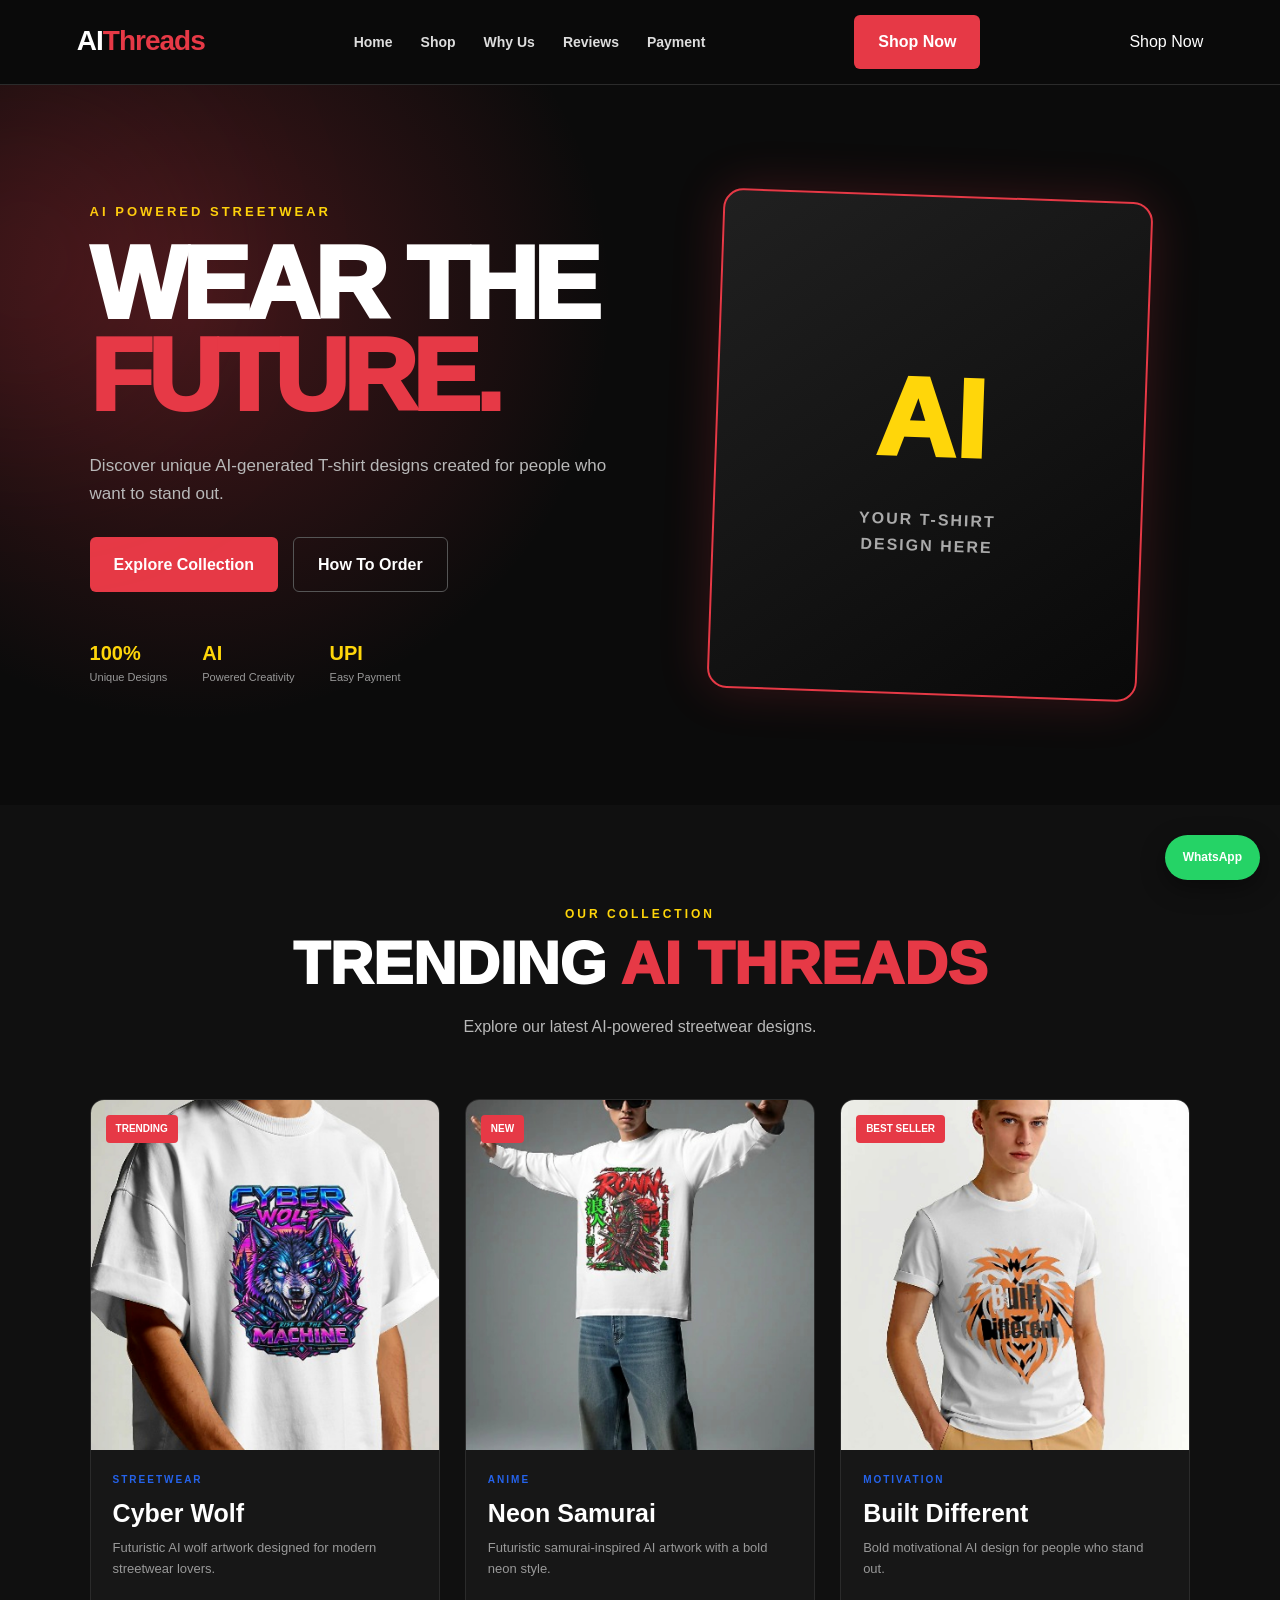
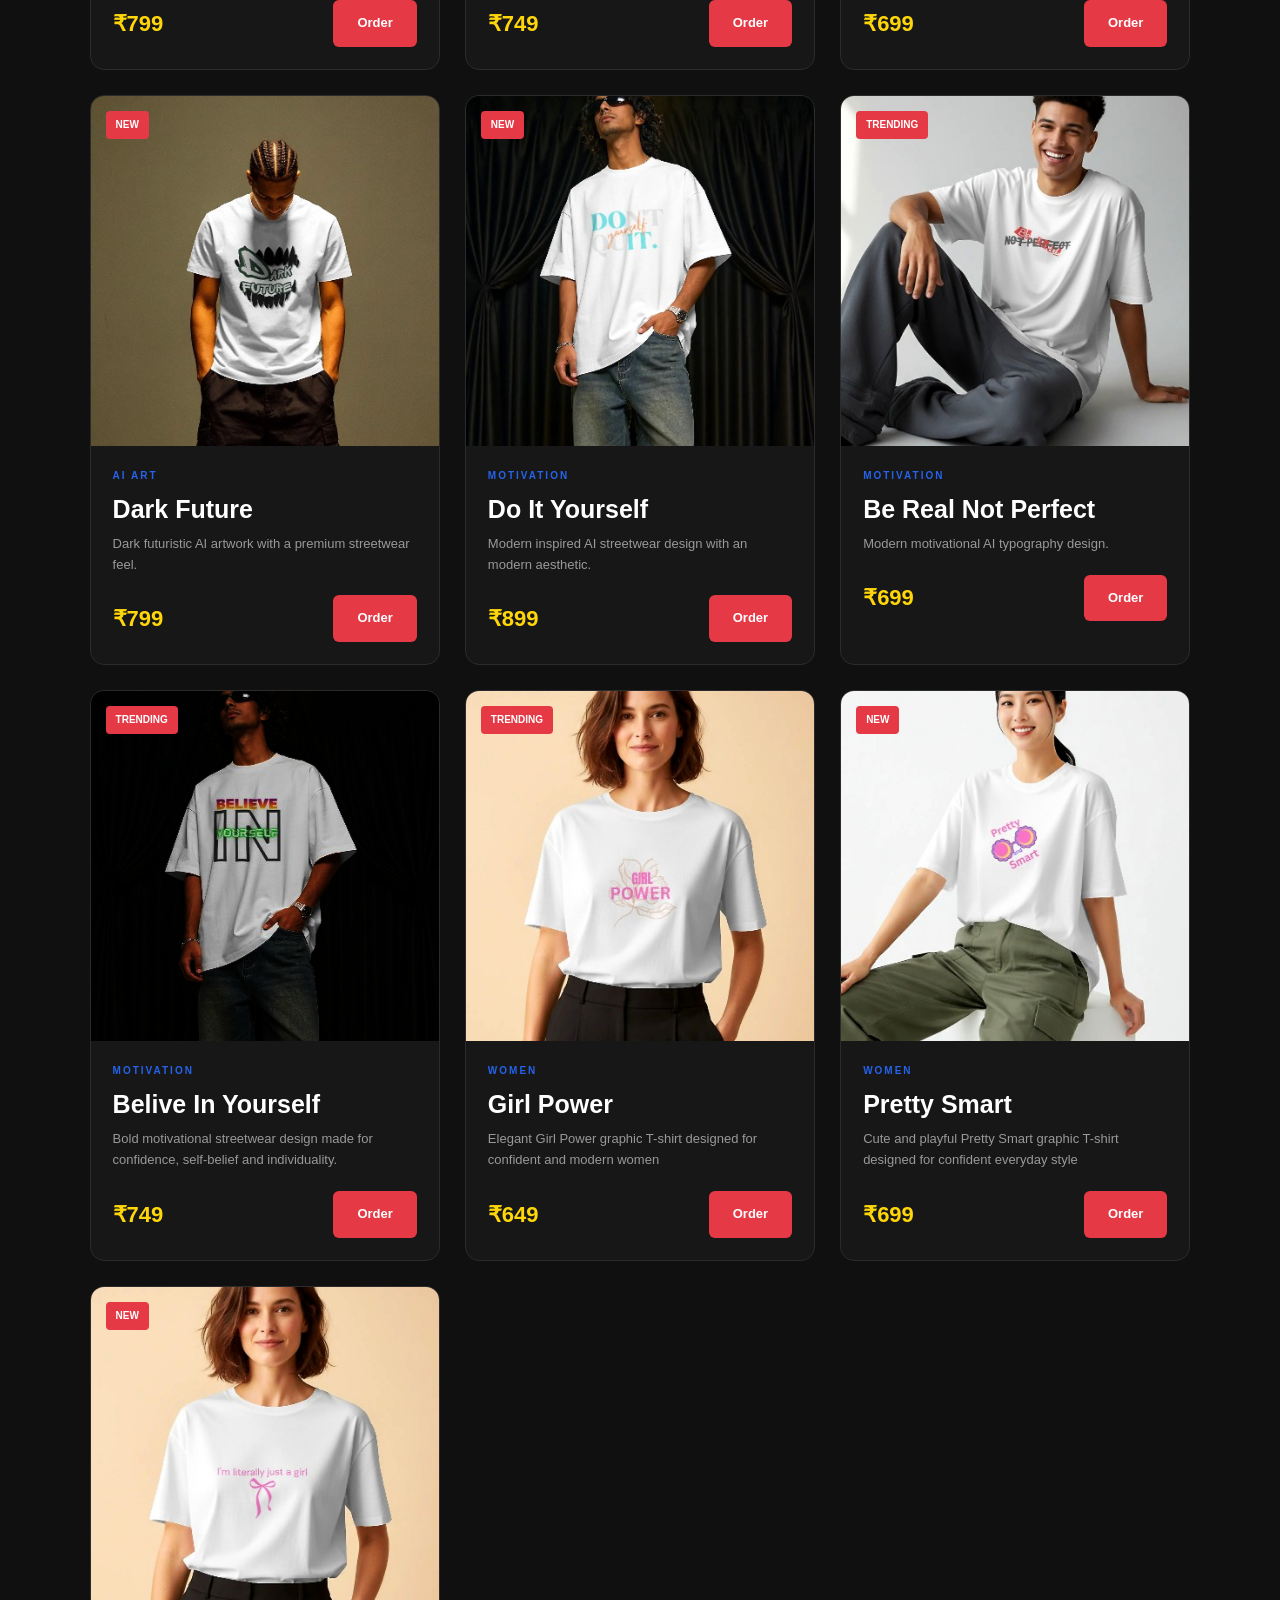
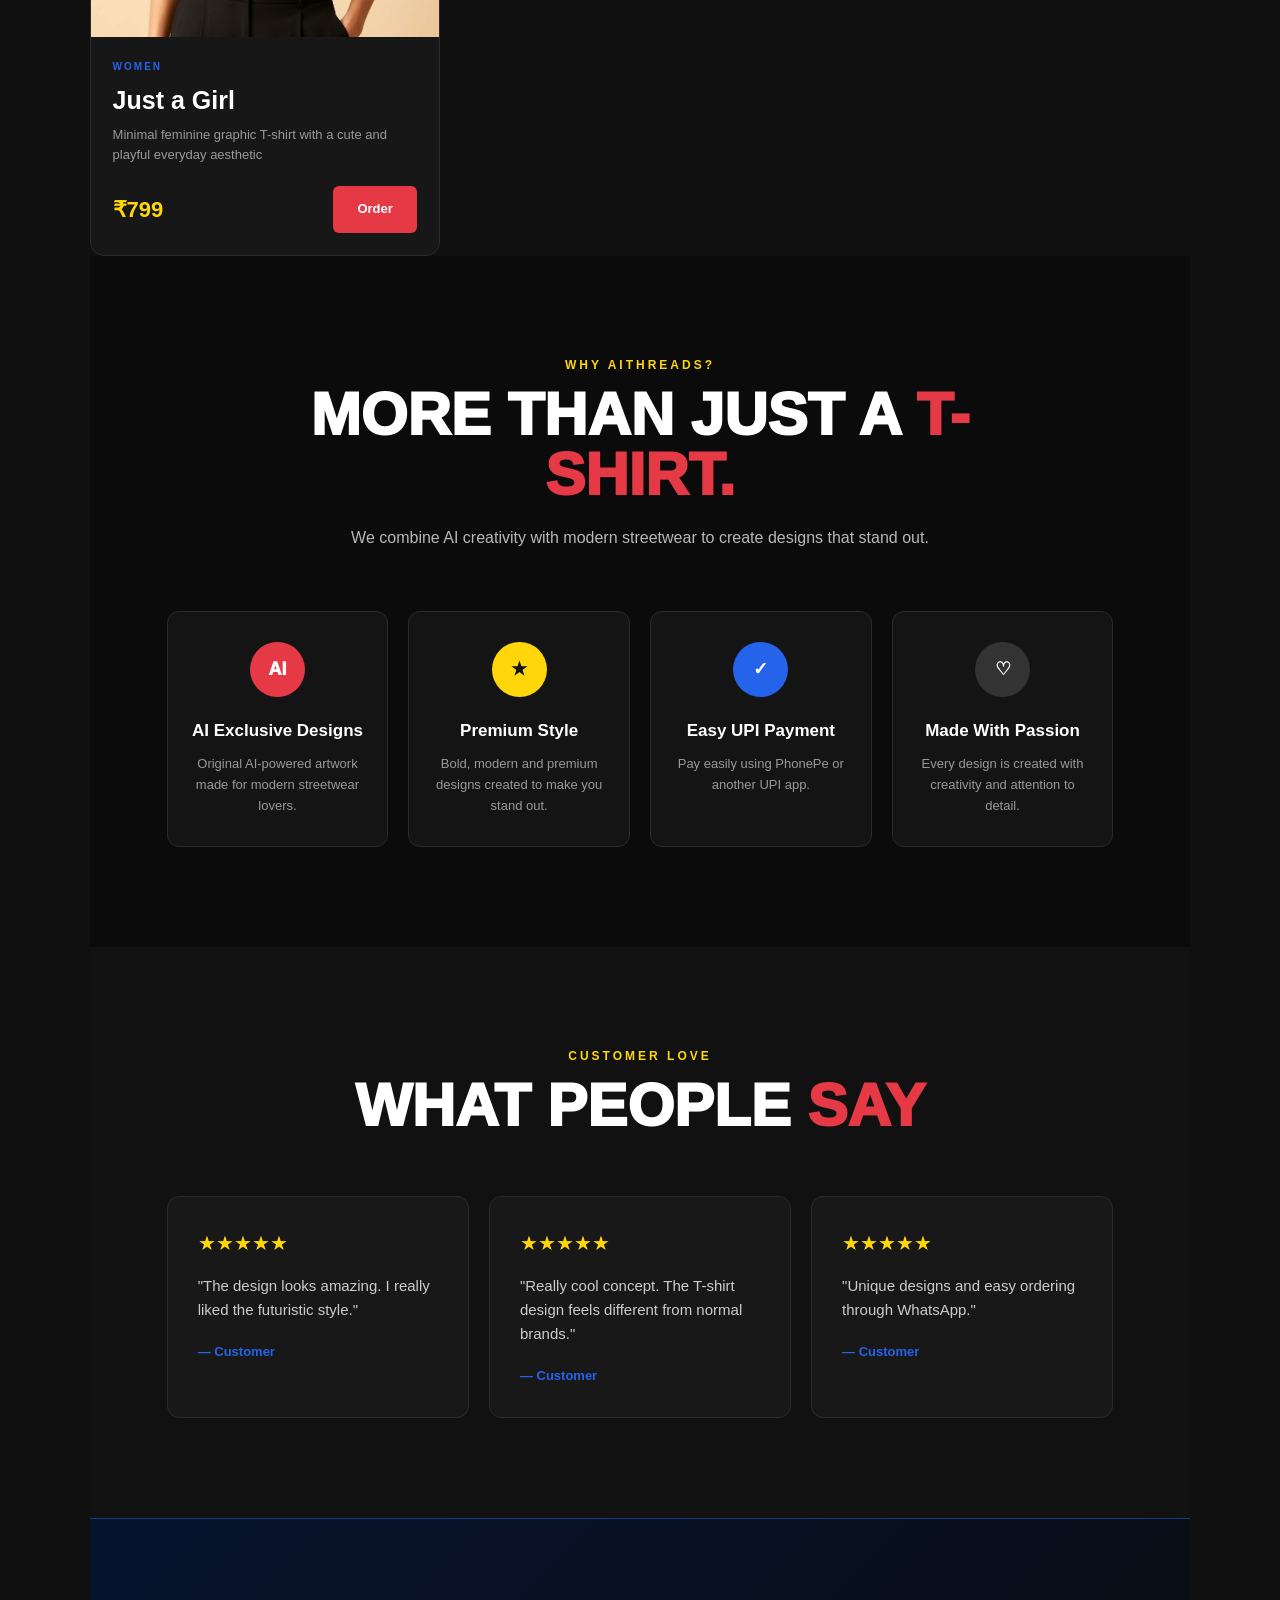
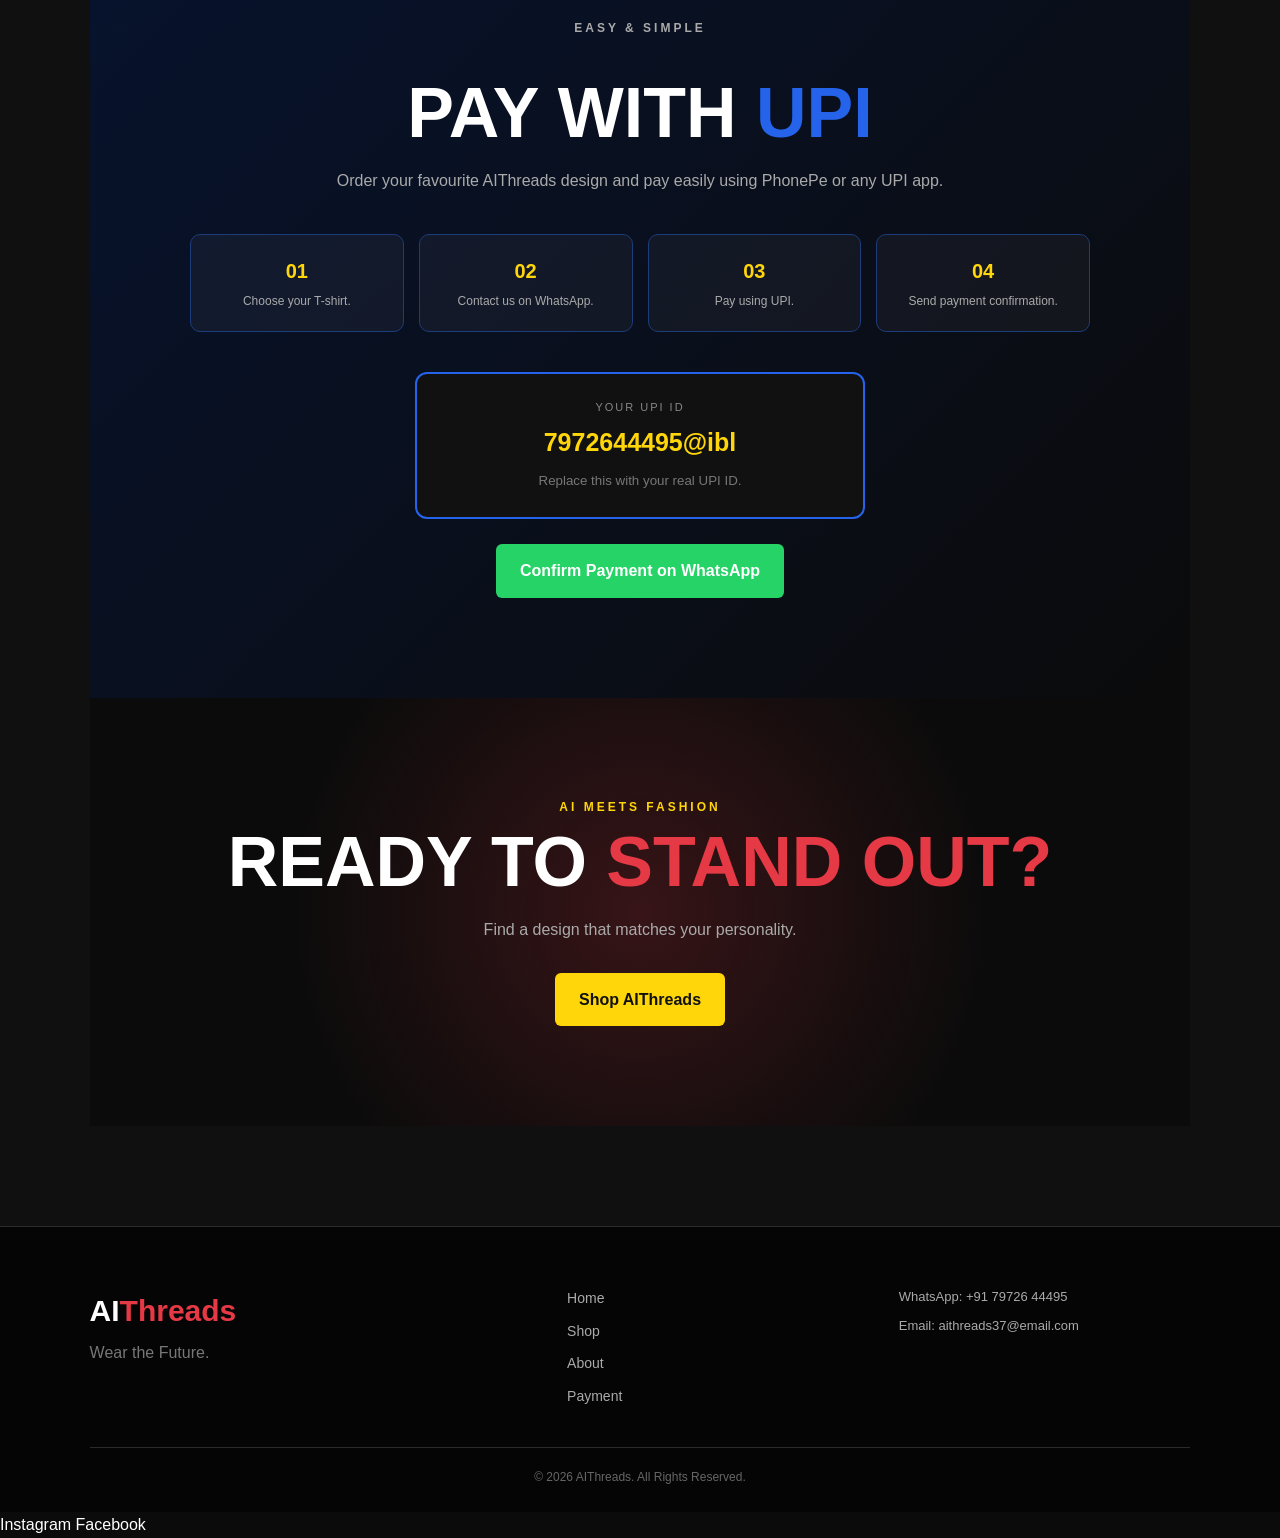
==== commit de02cd9f: "Change UPI ID to new format Updated UPI ID in the HTML file." ====
--- a/index.html
+++ b/index.html
@@ -406,7 +406,7 @@
                     </p>
 
                     <h3>
-                        yourupi@upi
+                        7972644495@ibl
                     </h3>
 
                     <small>
